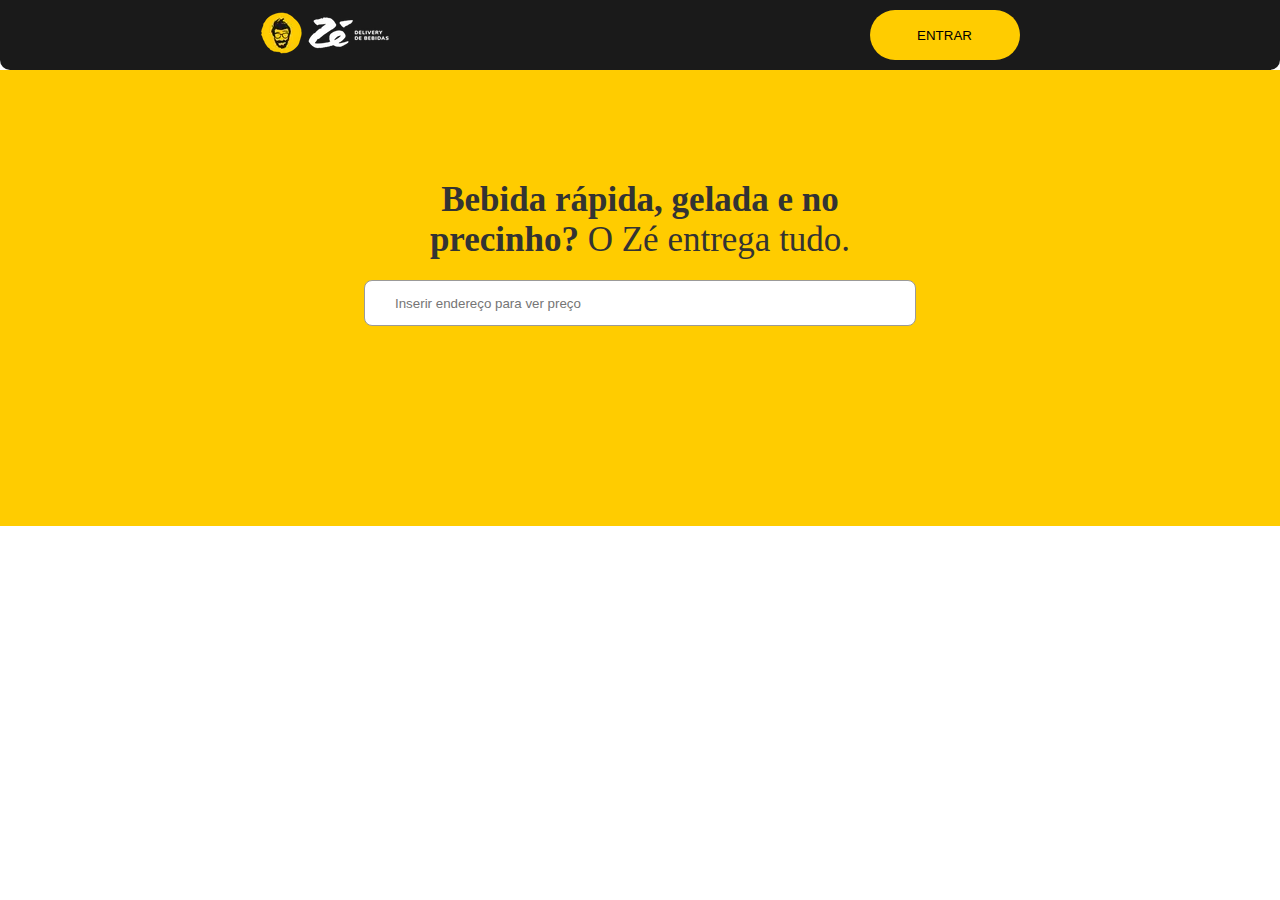
==== index.html @ 19fcadb3 "Primeiro commit" ====
<!DOCTYPE html>
<html>
  <head>
    <meta charset="UTF-8" />
    <meta http-equiv="X-UA-Compatible" content="IE=edge" />
    <meta name="viewport" content="width=device-width, initial-scale=1.0" />
    <link rel="stylesheet" href="css/style.css" />
    <title>Zé Delivery: Entrega de bebidas geladas a preço baixo</title>
  </head>

  <body>
    <header>
      <div><img src="images/image.webp" alt="Logo" /></div>
      <a href=""><button id="botao">ENTRAR</button></a>
    </header>

    <main>
      <h1 class="frase">
        <span class="frase-inicio">Bebida rápida, gelada e no precinho?</span> O
        Zé entrega tudo.
      </h1>

      <form>
        <input
          class="form"
          type="text"
          name="search"
          placeholder="Inserir endereço para ver preço"
        />
      </form>
    </main>

    
  </body>
</html>
---- css/style.css ----
* {
    margin: 0;
    padding: 0;
}

header {
    height: 30px;
    background-color: #1A1A1A;
    padding: 20px;
    text-align: center;
    display: flex;
    justify-content: space-around;
    border-radius: 0 0 10px 10px;
    align-items: center;
}

#botao {
    background-color: #FFCC00;
    border-radius: 100px;
    width: 150px;
    height: 50px;
    border: none;
}

main {
    background-color: #FFCC00;
    padding: 100px;
    text-align: center;
    /* alinhar os elementos filhos ao centro */
}

.frase {
    color: #333333;
    font-weight: normal;
    font-size: 35px;
    flex-basis: 50%;
    width: 50%;
    box-sizing: border-box;
    padding: 10px;
}

h1,
input {
    display: inline-block;
    /* definir os elementos filhos como inline-block */
}

span {
    font-weight: bold;
}

.form {
    padding: 12px 20px 12px 30px;
    border: none;
    border-radius: 8px;
    width: 500px;
    height: 20px;
    margin: 10px 0px 100px 0px;
    border: 1px solid #9B9A98;
}
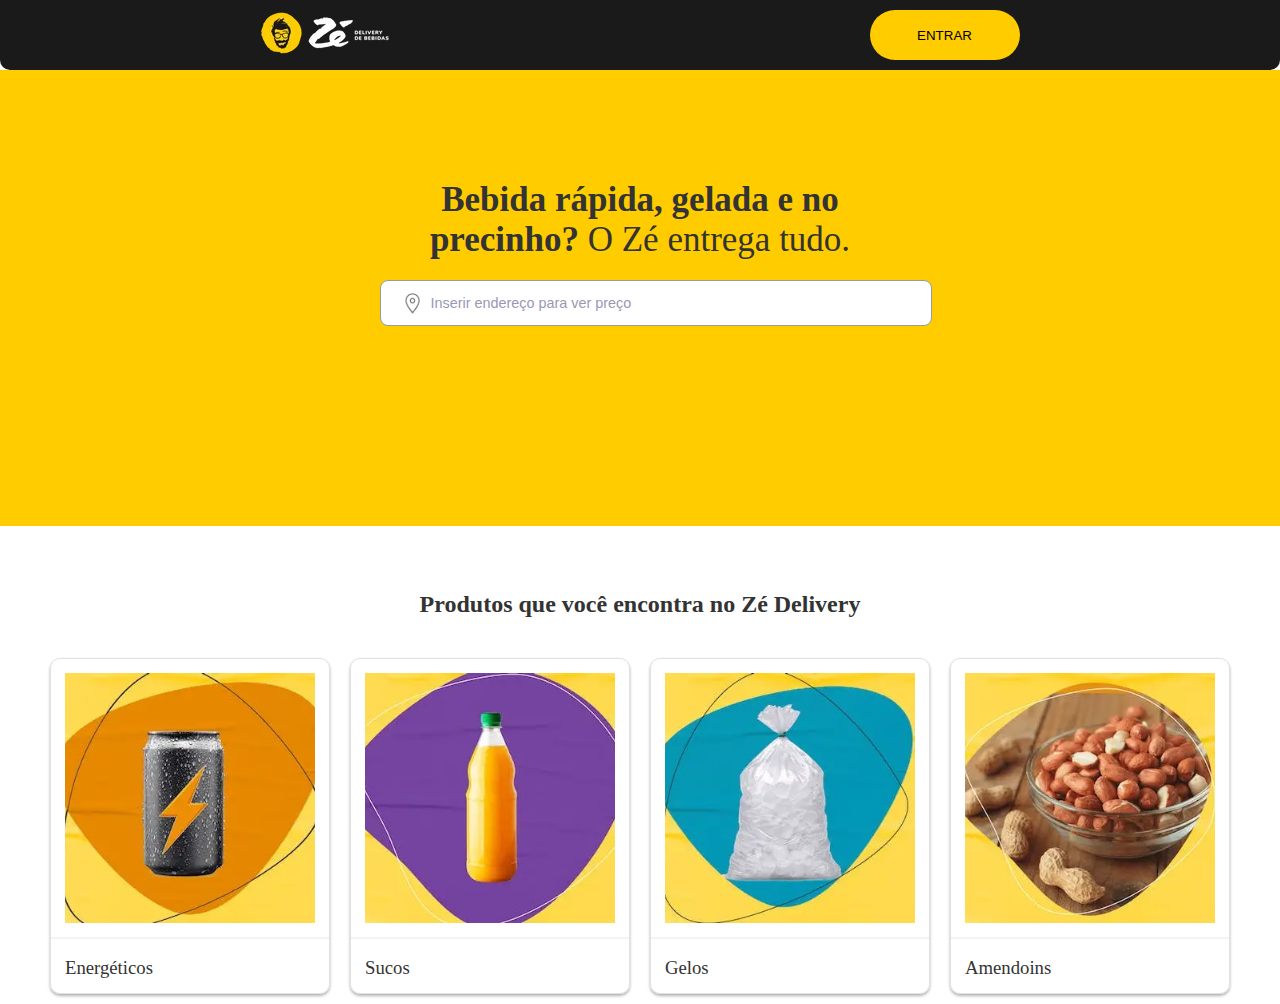
==== commit af21b47c: "Adicionando imagens" ====
--- a/index.html
+++ b/index.html
@@ -1,3 +1,7 @@
+<!--
+  Alunos: BIANCA GEOVANA BALDIN
+          DOUGLAS APARECIDO BARBOSA
+-->
 <!DOCTYPE html>
 <html>
   <head>
@@ -14,22 +18,39 @@
       <a href=""><button id="botao">ENTRAR</button></a>
     </header>
 
-    <main>
+    <div id="main-inicio">
       <h1 class="frase">
         <span class="frase-inicio">Bebida rápida, gelada e no precinho?</span> O
         Zé entrega tudo.
       </h1>
 
       <form>
-        <input
-          class="form"
-          type="text"
-          name="search"
-          placeholder="Inserir endereço para ver preço"
-        />
+        <img id="icone-mapa" src="images/icone-mapa.png" alt="Ícone Mapa">
+        <input class="form" type="text" name="search" placeholder="Inserir endereço para ver preço"/>
       </form>
-    </main>
+    </div>
 
-    
+    <div id="main-meio">
+      <h2>Produtos que você encontra no Zé Delivery</h2>
+
+      <ul>
+        <li class="item-lista">
+            <img src="images/imagem-energetico.webp" alt="Energético">
+            <h3>Energéticos</h3>
+        </li>
+        <li class="item-lista">
+            <img src="images/imagem-suco.webp" alt="Suco">
+            <h3>Sucos</h3>
+        </li>
+        <li class="item-lista">
+            <img src="images/imagem-gelo.webp" alt="Gelo">
+            <h3>Gelos</h3>
+        </li>
+        <li class="item-lista">
+            <img src="images/imagem-amendoim.webp" alt="Amendoim">
+            <h3>Amendoins</h3>
+        </li>
+      </ul>
+    </div>
   </body>
 </html>
--- a/css/style.css
+++ b/css/style.css
@@ -22,7 +22,7 @@
     border: none;
 }
 
-main {
+#main-inicio {
     background-color: #FFCC00;
     padding: 100px;
     text-align: center;
@@ -45,6 +45,13 @@
     /* definir os elementos filhos como inline-block */
 }
 
+#icone-mapa {
+    position: relative;
+    width: 2.5%;
+    left: 50px;
+    top: 9.5px;
+}
+
 span {
     font-weight: bold;
 }
@@ -57,4 +64,55 @@
     height: 20px;
     margin: 10px 0px 100px 0px;
     border: 1px solid #9B9A98;
+}
+
+::placeholder {
+    position: relative;
+    left: 20px;
+    margin: 10px;
+    font-size: .9rem;
+    color: #9999B3;
+}
+
+#main-meio {
+    padding-top: 65px;
+}
+
+#main-meio img {
+    width: 250px;
+    height: 250px;
+    object-fit: cover;
+}
+
+ul {
+    list-style: none;
+    display: flex;
+    justify-content: center;
+}
+
+li {
+    border: 1px solid #E1E1E1;
+    border-radius: 10px;
+    justify-content: space-around;
+    margin: 10px;
+    box-shadow: 0 2px 3px rgba(0, 0, 0, 0.3);
+}
+
+li img {
+    display: inline-block;
+    border-bottom: 2px solid #F3F3F3;
+    padding: 14px;
+}
+
+li h3 {
+    font-weight: normal;
+    color: #333333;
+    padding: 14px;
+}
+
+h2 {
+    color: #333333;
+    font-size: 1.5rem;
+    padding-bottom: 30px;
+    text-align: center;
 }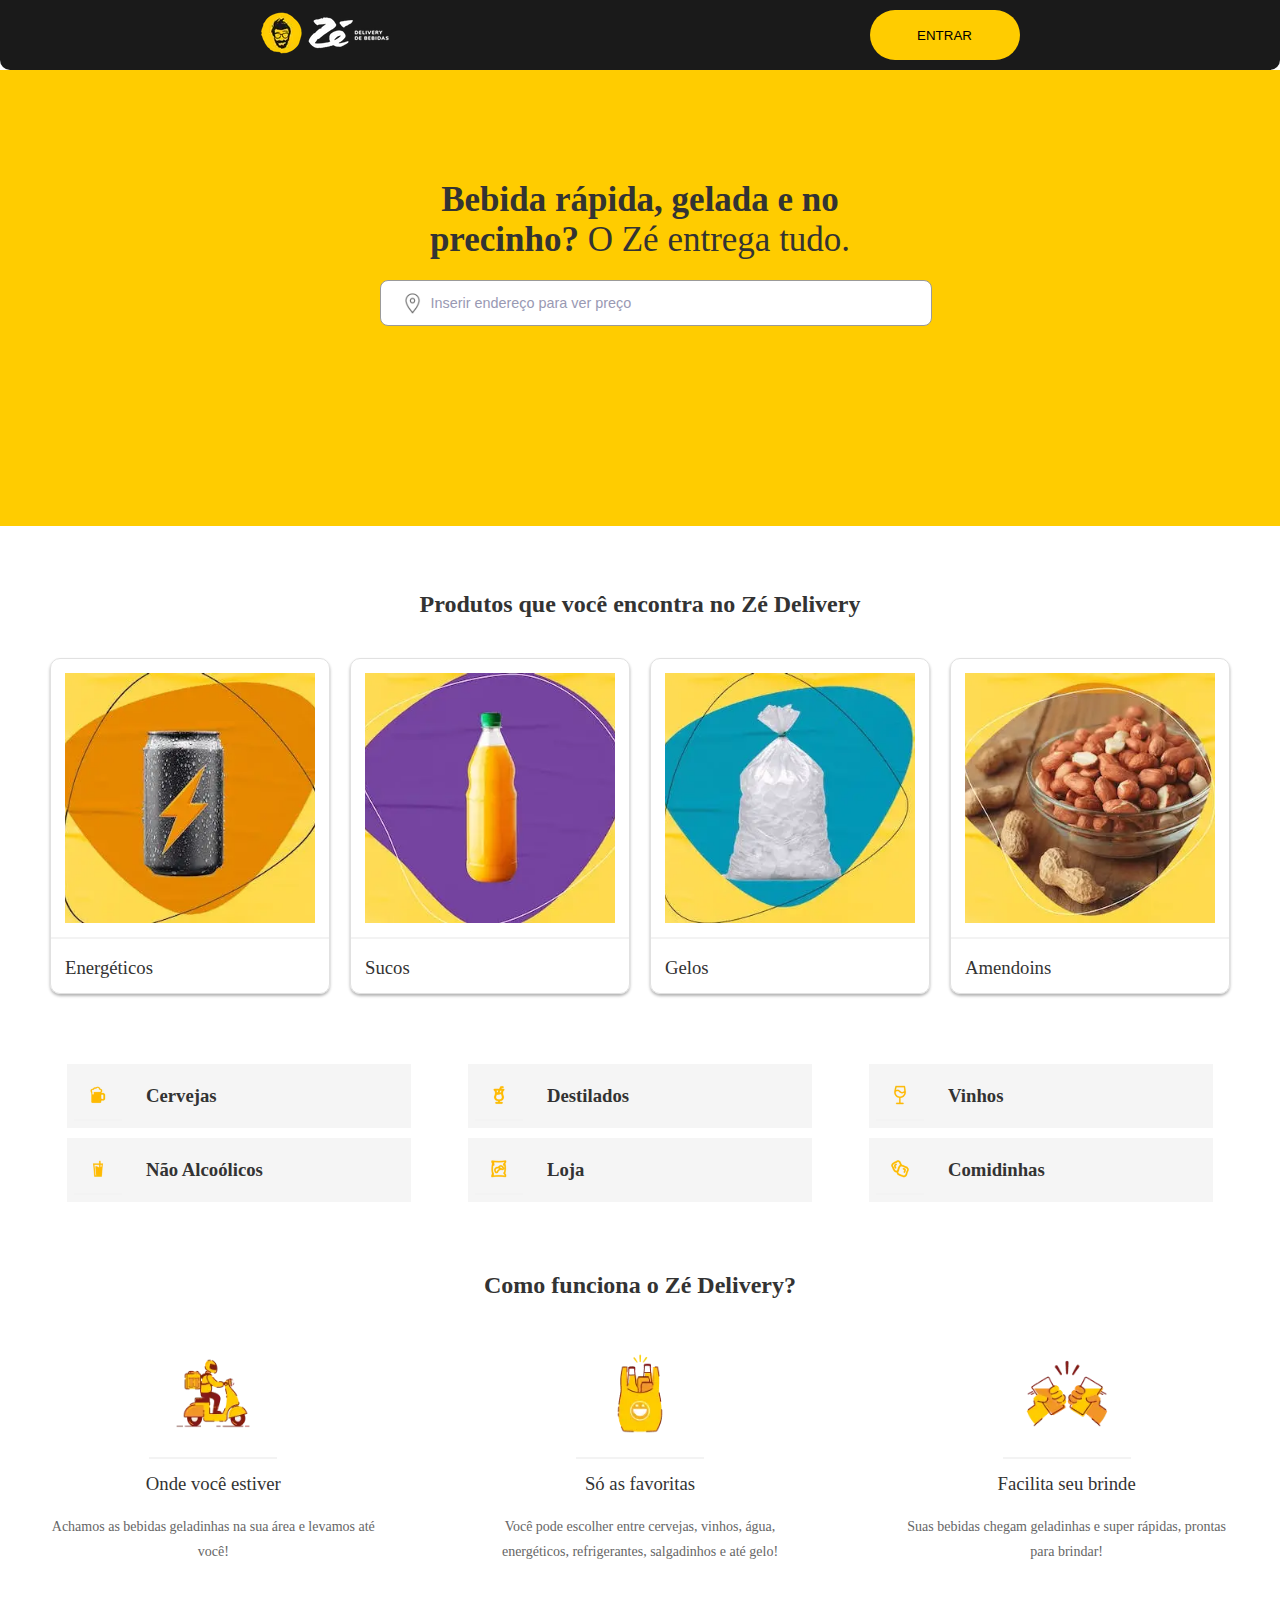
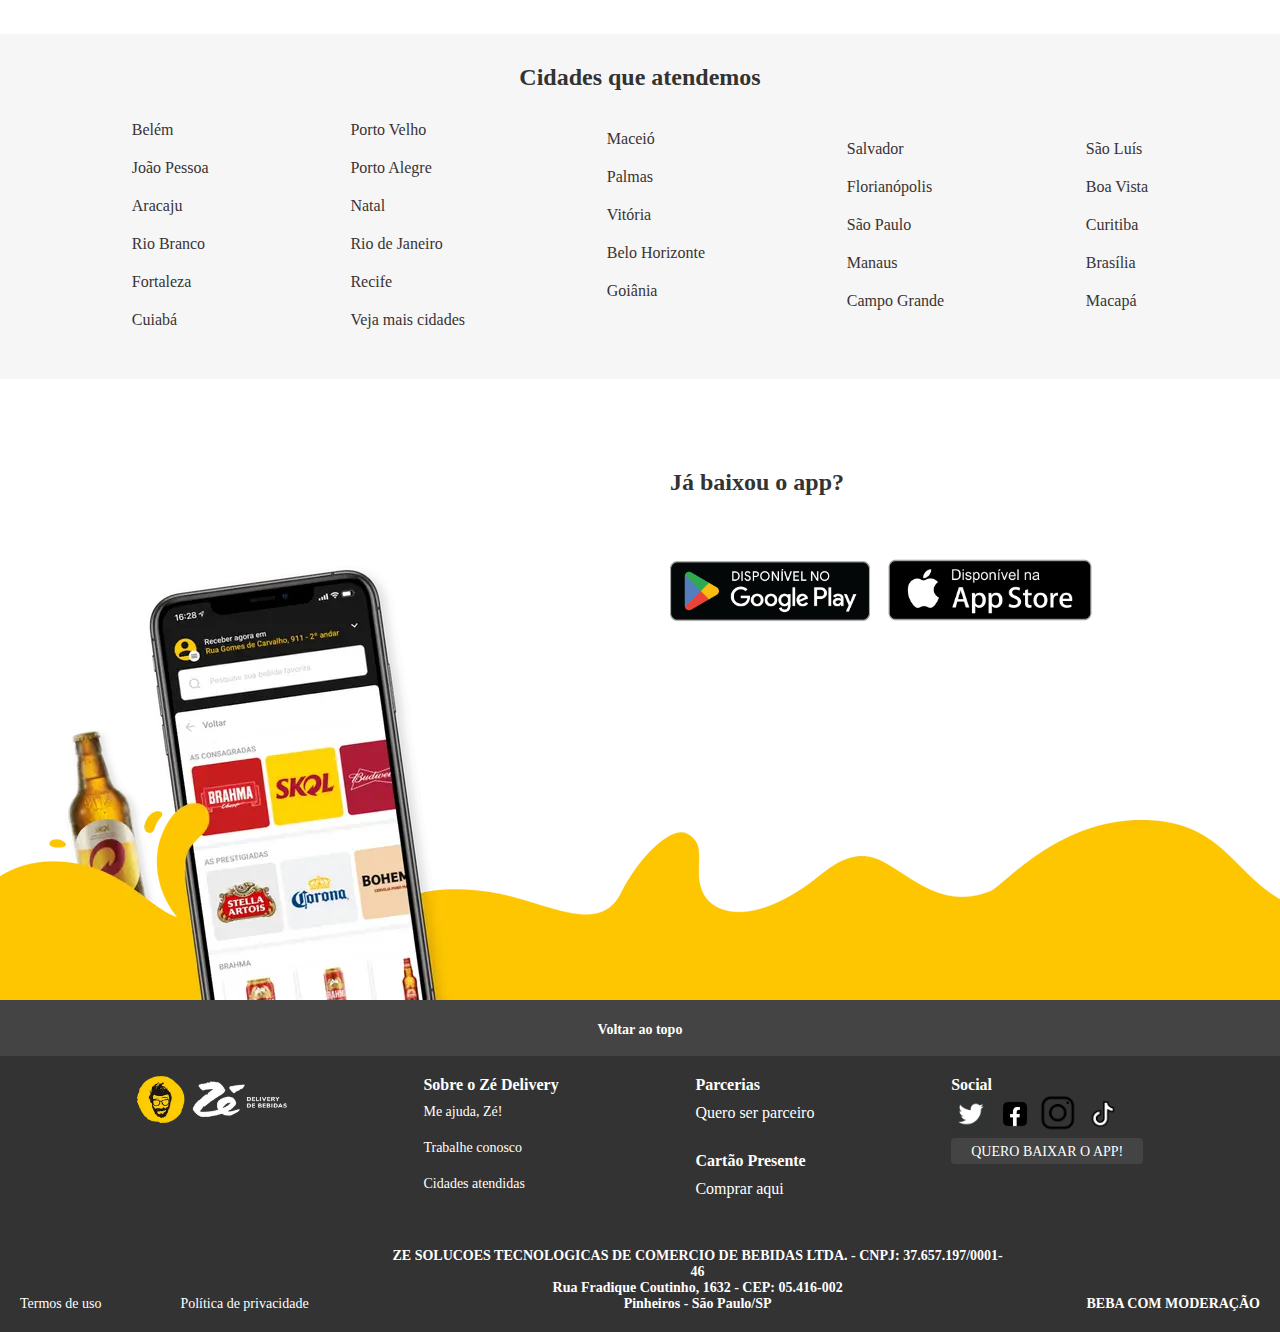
==== commit a98ee66a: "Atualização" ====
--- a/index.html
+++ b/index.html
@@ -25,8 +25,13 @@
       </h1>
 
       <form>
-        <img id="icone-mapa" src="images/icone-mapa.png" alt="Ícone Mapa">
-        <input class="form" type="text" name="search" placeholder="Inserir endereço para ver preço"/>
+        <img id="icone-mapa" src="images/icone-mapa.png" alt="Ícone Mapa" />
+        <input
+          class="form"
+          type="text"
+          name="search"
+          placeholder="Inserir endereço para ver preço"
+        />
       </form>
     </div>
 
@@ -35,22 +40,287 @@
 
       <ul>
         <li class="item-lista">
-            <img src="images/imagem-energetico.webp" alt="Energético">
+          <a href="#">
+            <img src="images/imagem-energetico.webp" alt="Energético" />
             <h3>Energéticos</h3>
+          </a>
         </li>
         <li class="item-lista">
-            <img src="images/imagem-suco.webp" alt="Suco">
+          <a href="#">
+            <img src="images/imagem-suco.webp" alt="Suco" />
             <h3>Sucos</h3>
+          </a>
         </li>
         <li class="item-lista">
-            <img src="images/imagem-gelo.webp" alt="Gelo">
+          <a href="#">
+            <img src="images/imagem-gelo.webp" alt="Gelo" />
             <h3>Gelos</h3>
+          </a>
         </li>
         <li class="item-lista">
-            <img src="images/imagem-amendoim.webp" alt="Amendoim">
+          <a href="#">
+            <img src="images/imagem-amendoim.webp" alt="Amendoim" />
             <h3>Amendoins</h3>
+          </a>
         </li>
       </ul>
     </div>
+
+    <div class="main-baixo">
+      <div class="coluna">
+        <ul>
+          <a href="#">
+            <li>
+              <img class="icons" src="images/icon-cerveja.webp" alt="" />
+              <h3>Cervejas</h3>
+            </li>
+          </a>
+          <a href="#">
+            <li class="linha-produtos">
+              <img class="icons" src="images/icon-destilados.webp" alt="" />
+              <h3>Destilados</h3>
+            </li>
+          </a>
+          <a href="#">
+            <li class="linha-produtos">
+              <img class="icons" src="images/icon-vinhos.webp" alt="" />
+              <h3>Vinhos</h3>
+            </li>
+          </a>
+        </ul>
+      </div>
+
+      <div class="coluna">
+        <ul>
+          <a href="#">
+            <li>
+              <img class="icons" src="images/icon-nao-alcoolicos.webp" alt="" />
+              <h3>Não Alcoólicos</h3>
+            </li>
+          </a>
+          <a href="#">
+            <li class="linha-produtos">
+              <img class="icons" src="images/icon-loja.webp" alt="" />
+              <h3>Loja</h3>
+            </li>
+          </a>
+          <a href="#">
+            <li class="linha-produtos">
+              <img class="icons" src="images/icon-comidinhas.webp" alt="" />
+              <h3>Comidinhas</h3>
+            </li>
+          </a>
+        </ul>
+      </div>
+    </div>
+
+    <h2>Como funciona o Zé Delivery?</h2>
+
+    <div class="main-funcionalidades">
+      <ul>
+        <li>
+          <img src="images/icon-moto.webp" alt="Motoqueiro" />
+          <h3>Onde você estiver</h3>
+          <p>Achamos as bebidas geladinhas na sua área e levamos até você!</p>
+        </li>
+
+        <li>
+          <img src="images/icon-sacola.webp" alt="Sacola" />
+          <h3>Só as favoritas</h3>
+          <p>
+            Você pode escolher entre cervejas, vinhos, água, energéticos,
+            refrigerantes, salgadinhos e até gelo!
+          </p>
+        </li>
+
+        <li>
+          <img src="images/icon-brinde.webp" alt="Brinde" />
+          <h3>Facilita seu brinde</h3>
+          <p>
+            Suas bebidas chegam geladinhas e super rápidas, prontas para
+            brindar!
+          </p>
+        </li>
+      </ul>
+    </div>
+
+    <div class="main-cidades-container">
+      <h2>Cidades que atendemos</h2>
+
+      <div class="main-cidades">
+        <ul>
+          <li>
+            <a href="#">Belém</a>
+          </li>
+          <li>
+            <a href="#">João Pessoa</a>
+          </li>
+          <li>
+            <a href="#">Aracaju</a>
+          </li>
+          <li>
+            <a href="#">Rio Branco</a>
+          </li>
+          <li>
+            <a href="#">Fortaleza</a>
+          </li>
+          <li>
+            <a href="#">Cuiabá</a>
+          </li>
+        </ul>
+
+        <ul>
+          <li>
+            <a href="#">Porto Velho</a>
+          </li>
+          <li>
+            <a href="#">Porto Alegre</a>
+          </li>
+          <li>
+            <a href="#">Natal</a>
+          </li>
+          <li>
+            <a href="#">Rio de Janeiro</a>
+          </li>
+          <li>
+            <a href="#">Recife</a>
+          </li>
+          <li>
+            <a href="#">Veja mais cidades</a>
+          </li>
+        </ul>
+
+        <ul>
+          <li>
+            <a href="#">Maceió</a>
+          </li>
+          <li>
+            <a href="#">Palmas</a>
+          </li>
+          <li>
+            <a href="#">Vitória</a>
+          </li>
+          <li>
+            <a href="#">Belo Horizonte</a>
+          </li>
+          <li>
+            <a href="#">Goiânia</a>
+          </li>
+          <li>
+            <a href="#"></a>
+          </li>
+        </ul>
+
+        <ul>
+          <li>
+            <a href="#">Salvador</a>
+          </li>
+          <li>
+            <a href="#">Florianópolis</a>
+          </li>
+          <li>
+            <a href="#">São Paulo</a>
+          </li>
+          <li>
+            <a href="#">Manaus</a>
+          </li>
+          <li>
+            <a href="#">Campo Grande</a>
+          </li>
+        </ul>
+
+        <ul>
+          <li>
+            <a href="#">São Luís</a>
+          </li>
+          <li>
+            <a href="#">Boa Vista</a>
+          </li>
+          <li>
+            <a href="#">Curitiba</a>
+          </li>
+          <li>
+            <a href="#">Brasília</a>
+          </li>
+          <li>
+            <a href="#">Macapá</a>
+          </li>
+        </ul>
+      </div>
+    </div>
+
+    <div class="main-app">
+      <div class="caixa">
+        <h2>Já baixou o app?</h2>
+        <p>
+          Entregamos onde você estiver, através de nosso parceiro mais próximo.
+        </p>
+        <div class="disponivel">
+          <div class="play-store">
+            <a href="#">
+              <img src="images/play-store.png" alt="Disponível na Play Store" />
+            </a>
+          </div>
+          <div class="app-store">
+            <a href="#">
+              <img src="images/app-store.png" alt="Disponível na App Store" />
+            </a>
+          </div>
+        </div>
+      </div>
+      <img src="images/cervejas.webp" alt="#" />
+    </div>
+
+    <div class="main-voltar-topo">
+      <a href="#">
+        <p>Voltar ao topo</p>
+      </a>
+    </div>
+
+    <div class="pre-footer">
+      <div class="logo"><img src="images/logo.webp" alt="" /></div>
+
+      <div class="sobre-o-ze">
+        <h4>Sobre o Zé Delivery</h4>
+        <a href="#">Me ajuda, Zé!</a>
+        <a href="#">Trabalhe conosco</a>
+        <a href="#">Cidades atendidas</a>
+      </div>
+
+      <div class="parcerias-e-cartao-presente">
+        <div>
+          <h4>Parcerias</h4>
+          <a href="#">Quero ser parceiro</a>
+        </div>
+        <div>
+          <h4>Cartão Presente</h4>
+          <a href="#">Comprar aqui</a>
+        </div>
+      </div>
+
+      <div class="redes-sociais">
+        <h4>Social</h4>
+        <a href="#"><img src="images/logo-twitter.webp" alt="Twitter"/></a>
+        <a href="#"><img src="images/logo-facebook.webp" alt="Facebook"/></a>
+        <a href="#"><img src="images/logo-instagram.png" alt="Instagram"/></a>
+        <a href="#"><img src="images/logo-tiktok.png" alt="Tik Tok"/></a>
+        <div class="quero-baixar">
+          <a href="#">QUERO BAIXAR O APP!</a>
+        </div>
+      </div>
+    </div>
+
+    <footer>
+      <a href="#">Termos de uso</a>
+      <a href="#">Política de privacidade</a>
+      <div>
+        <p>
+          ZE SOLUCOES TECNOLOGICAS DE COMERCIO DE BEBIDAS LTDA. - CNPJ: 37.657.197/0001-46
+        </p>
+        <p>Rua Fradique Coutinho, 1632 - CEP: 05.416-002</p>
+        <p>Pinheiros - São Paulo/SP</p>
+      </div>
+      <p>BEBA COM MODERAÇÃO</p>
+    </footer>
   </body>
 </html>
--- a/css/style.css
+++ b/css/style.css
@@ -12,6 +12,14 @@
     justify-content: space-around;
     border-radius: 0 0 10px 10px;
     align-items: center;
+}
+
+a {
+    text-decoration: none;
+}
+
+ul {
+    list-style: none;
 }
 
 #botao {
@@ -84,13 +92,13 @@
     object-fit: cover;
 }
 
-ul {
+#main-meio ul {
     list-style: none;
     display: flex;
     justify-content: center;
 }
 
-li {
+.item-lista {
     border: 1px solid #E1E1E1;
     border-radius: 10px;
     justify-content: space-around;
@@ -115,4 +123,210 @@
     font-size: 1.5rem;
     padding-bottom: 30px;
     text-align: center;
+}
+
+.main-baixo {
+    padding: 50px 0 60px 0;
+    flex-wrap: wrap;
+    width: auto;
+}
+
+.main-baixo ul {
+    display: flex;
+    justify-content: space-evenly;
+    align-items: center;
+    margin: 10px;
+}
+
+.main-baixo ul li {
+    display: flex;
+    align-items: center;
+    justify-content: flex-start;
+    background-color: #F5F5F5;
+    width: 330px;
+    padding: 7px;
+}
+
+.main-baixo ul li img {
+    width: 20px;
+    height: 20px;
+}
+
+.main-baixo ul li h3 {
+    margin-left: 10px;
+    font-weight: bold;
+}
+
+.main-funcionalidades {
+    padding-bottom: 70px;
+}
+
+.main-funcionalidades ul {
+    list-style: none;
+    display: flex;
+    flex-wrap: wrap;
+    justify-content: space-around;
+}
+
+.main-funcionalidades li {
+    display: flex;
+    flex-direction: column;
+    align-items: center;
+    text-align: center;
+    width: 330px;
+}
+
+.main-funcionalidades li img {
+    width: 100px;
+    height: 100px;
+}
+
+.main-funcionalidades li p {
+    margin-top: 5px;
+    color: #666666;
+    line-height: 1.8;
+}
+
+.main-cidades-container {
+    background-color: #F6F6F6;
+    padding: 30px 0px;
+}
+
+.main-cidades  {
+    display: flex;
+    justify-content: space-evenly;
+    align-items: center;
+}
+
+.main-cidades ul {
+    padding: 0;
+    list-style-type: none;
+}
+
+.main-cidades li {
+    padding: 0 10px 20px 10px;
+}
+
+.main-cidades a {
+    color: #393333;
+}
+
+.main-app {
+    width: 100%;
+    overflow: hidden;
+}
+
+.caixa {
+    display: flex;
+    flex-direction: column;
+    float: right;
+    position: relative;
+    right: 180px;
+    top: 90px;
+}
+
+.caixa h2 {
+    text-align: justify;
+}
+
+.disponivel {
+    display: flex;
+}
+
+.disponivel img {
+    padding-top: 10px;
+    width: 200px;
+}
+
+.app-store img {
+    width: 220px;
+    position: relative;
+    top: 4px;
+    padding-left: 10px;
+}
+
+.main-voltar-topo {
+    margin-top: -4px;
+    background-color: #444444;
+    padding: 20px;
+}
+
+.main-voltar-topo a {
+    color: black;
+    font-weight: bold;
+    text-align: center;
+    position: relative;
+    top: 2px;
+}
+
+.pre-footer {
+    padding-top: 20px;
+    display: flex;
+    justify-content: space-evenly;
+    background-color: #333333;
+    color: white;
+}
+
+.redes-sociais img {
+    width: 40px;
+}
+
+.sobre-o-ze {
+    display: flex;
+    flex-direction: column;
+}
+
+.sobre-o-ze a {
+    color: white;
+    font-size: 14px;
+    padding: 10px 0;
+}
+
+.logo img {
+    width: 150px;
+}
+
+.parcerias-e-cartao-presente div:not(:first-child) {
+    padding: 40px 0;
+}
+
+.parcerias-e-cartao-presente div a {
+    color: white;
+    padding: 20px 0px;
+    position: relative;
+    top: 10px;
+}
+
+.quero-baixar {
+    background-color: #444444;
+    padding: 4px 20px;
+    border-radius: 4px;
+}
+
+.quero-baixar a {
+    color: white;
+    font-size: 14px;
+}
+
+footer {
+    background-color: #333333;
+    padding: 20px;
+    display: flex;
+    justify-content: space-between;
+    align-items: end;
+}
+
+footer a, p {
+    color: white;
+    font-size: 14px;
+}
+
+footer div {
+    font-size: 12px;
+    width: 50%;
+    text-align: center;
+}
+
+footer p {
+    font-weight: bold;
 }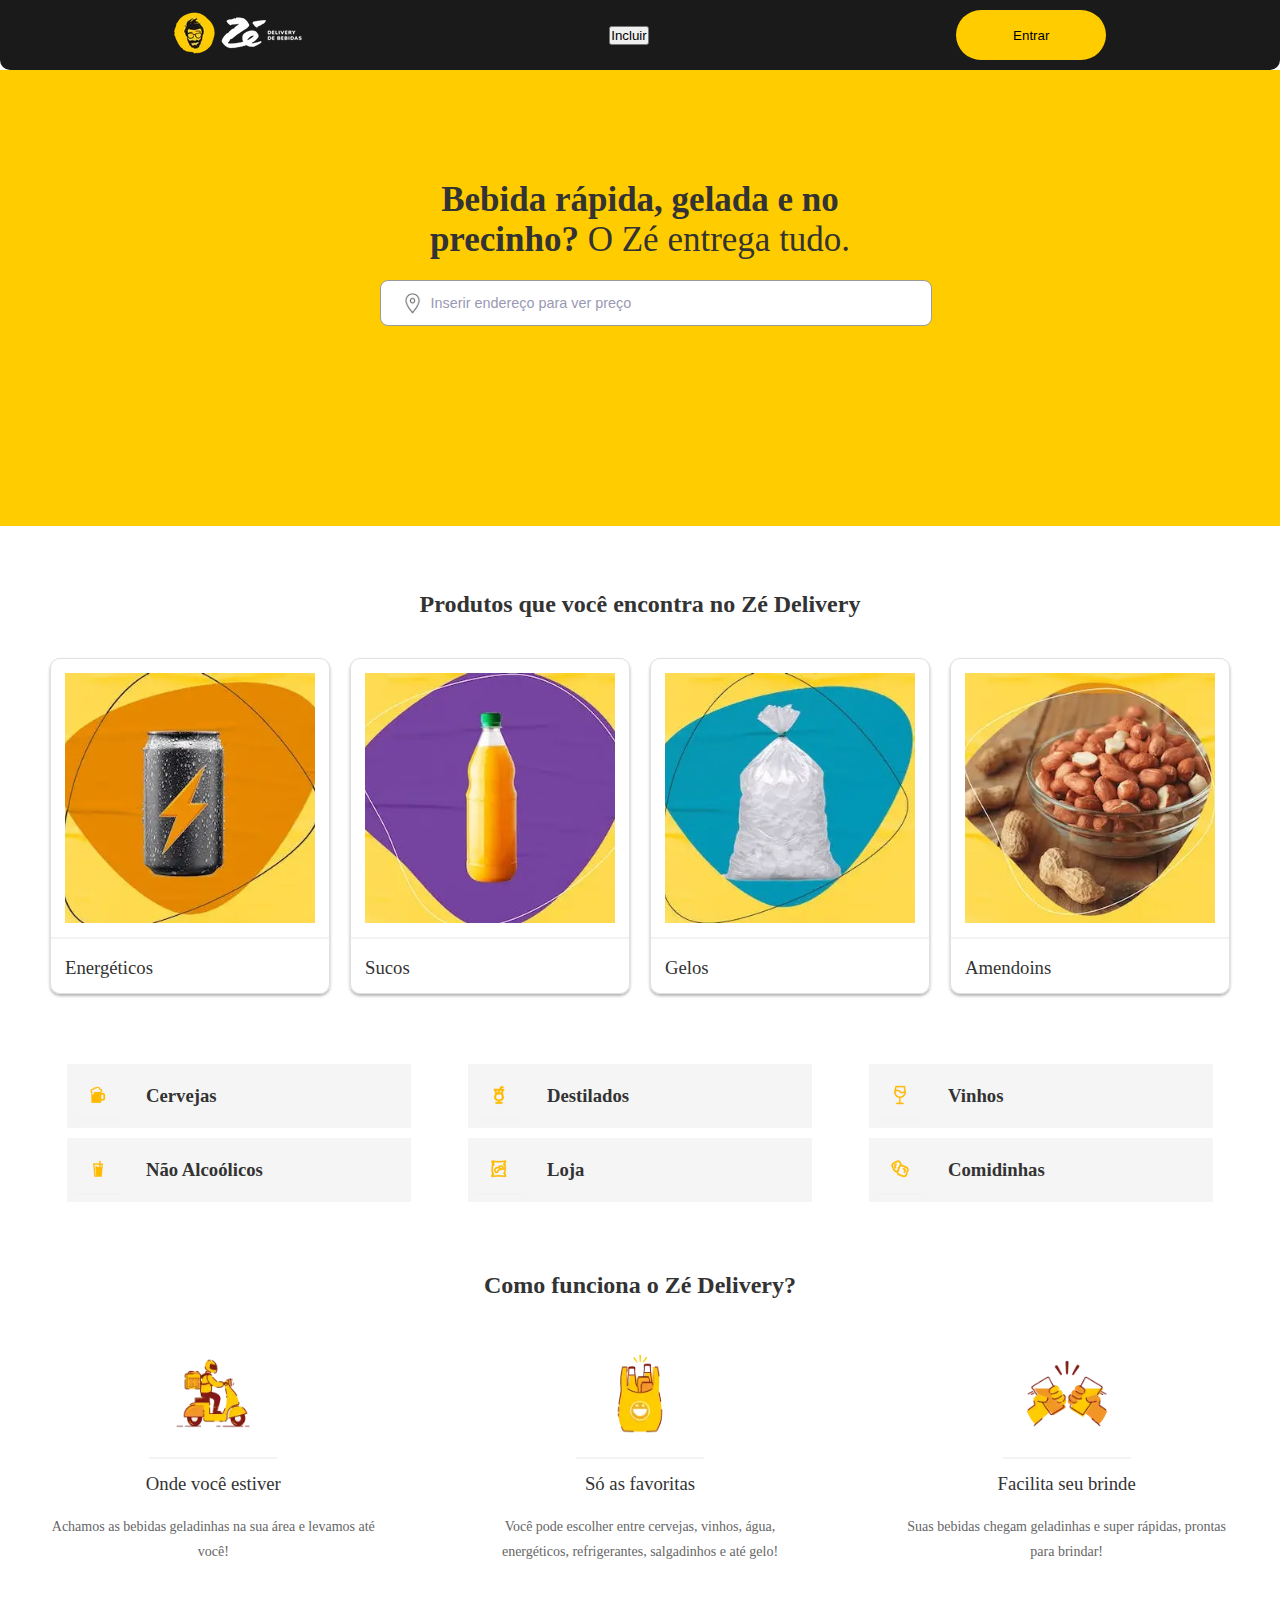
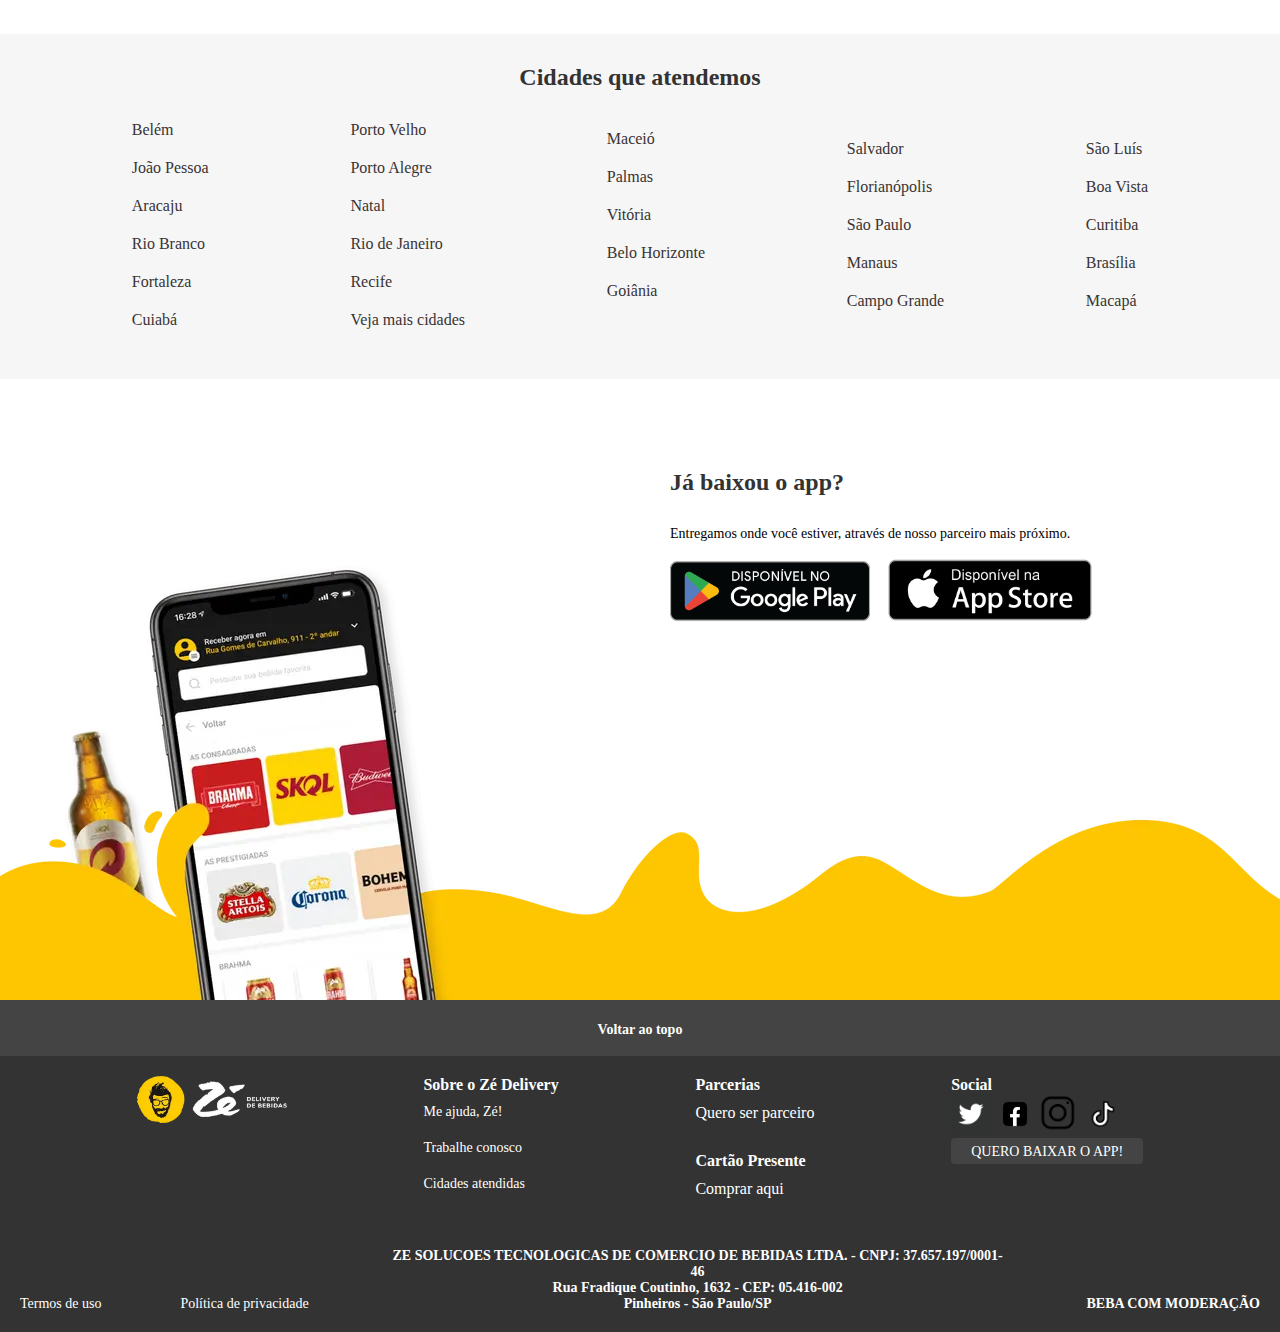
==== commit d04bc6c9: "mais uma atualização" ====
--- a/index.html
+++ b/index.html
@@ -14,9 +14,27 @@
 
   <body>
     <header>
-      <div><img src="images/image.webp" alt="Logo" /></div>
-      <a href=""><button id="botao">ENTRAR</button></a>
-    </header>
+    <div><img src="images/image.webp" alt="Logo"></div>
+    <div id="incluir-nova-postagem" style="display: none">
+      <form id="inclusao-form">
+        <label for="titulo">Título:</label>
+        <input type="text" id="titulo" name="titulo" required>
+
+        <label for="imagem">Imagem:</label>
+        <input type="text" id="imagem" name="imagem" required>
+
+        <label for="data">Data:</label>
+        <input type="date" id="data" name="data" required>
+
+        <label for="conteudo">Conteúdo:</label>
+        <textarea id="conteudo" name="conteudo" required></textarea>
+
+        <button type="submit">Confirmar</button>
+      </form>
+    </div>
+    <button id="botao-incluir" onclick="mostrarInclusao()">Incluir</button>
+    <a href="pagina-login.html"><button id="botao">Entrar</button></a>
+  </header>
 
     <div id="main-inicio">
       <h1 class="frase">
--- a/css/style.css
+++ b/css/style.css
@@ -192,7 +192,7 @@
     padding: 30px 0px;
 }
 
-.main-cidades  {
+.main-cidades {
     display: flex;
     justify-content: space-evenly;
     align-items: center;
@@ -214,6 +214,10 @@
 .main-app {
     width: 100%;
     overflow: hidden;
+}
+
+.main-app p {
+    color: black;
 }
 
 .caixa {
@@ -316,7 +320,8 @@
     align-items: end;
 }
 
-footer a, p {
+footer a,
+p {
     color: white;
     font-size: 14px;
 }
